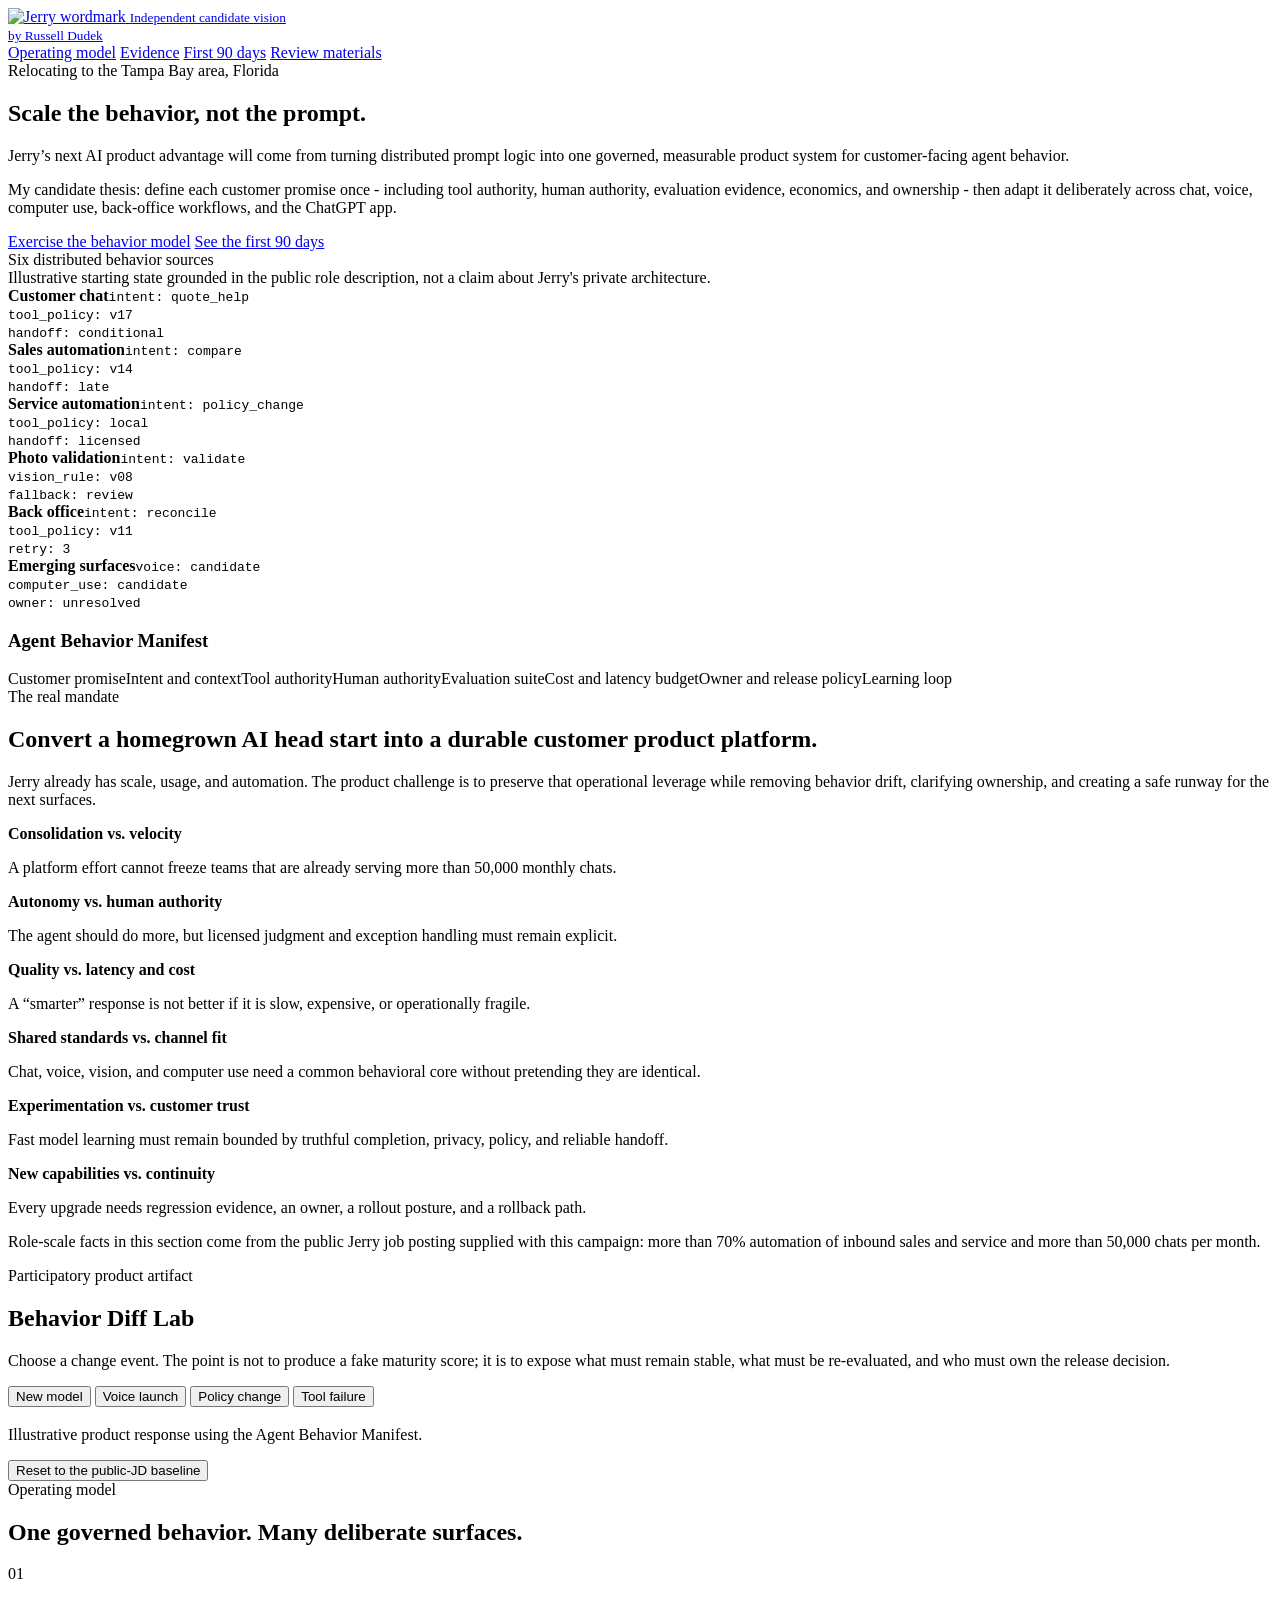
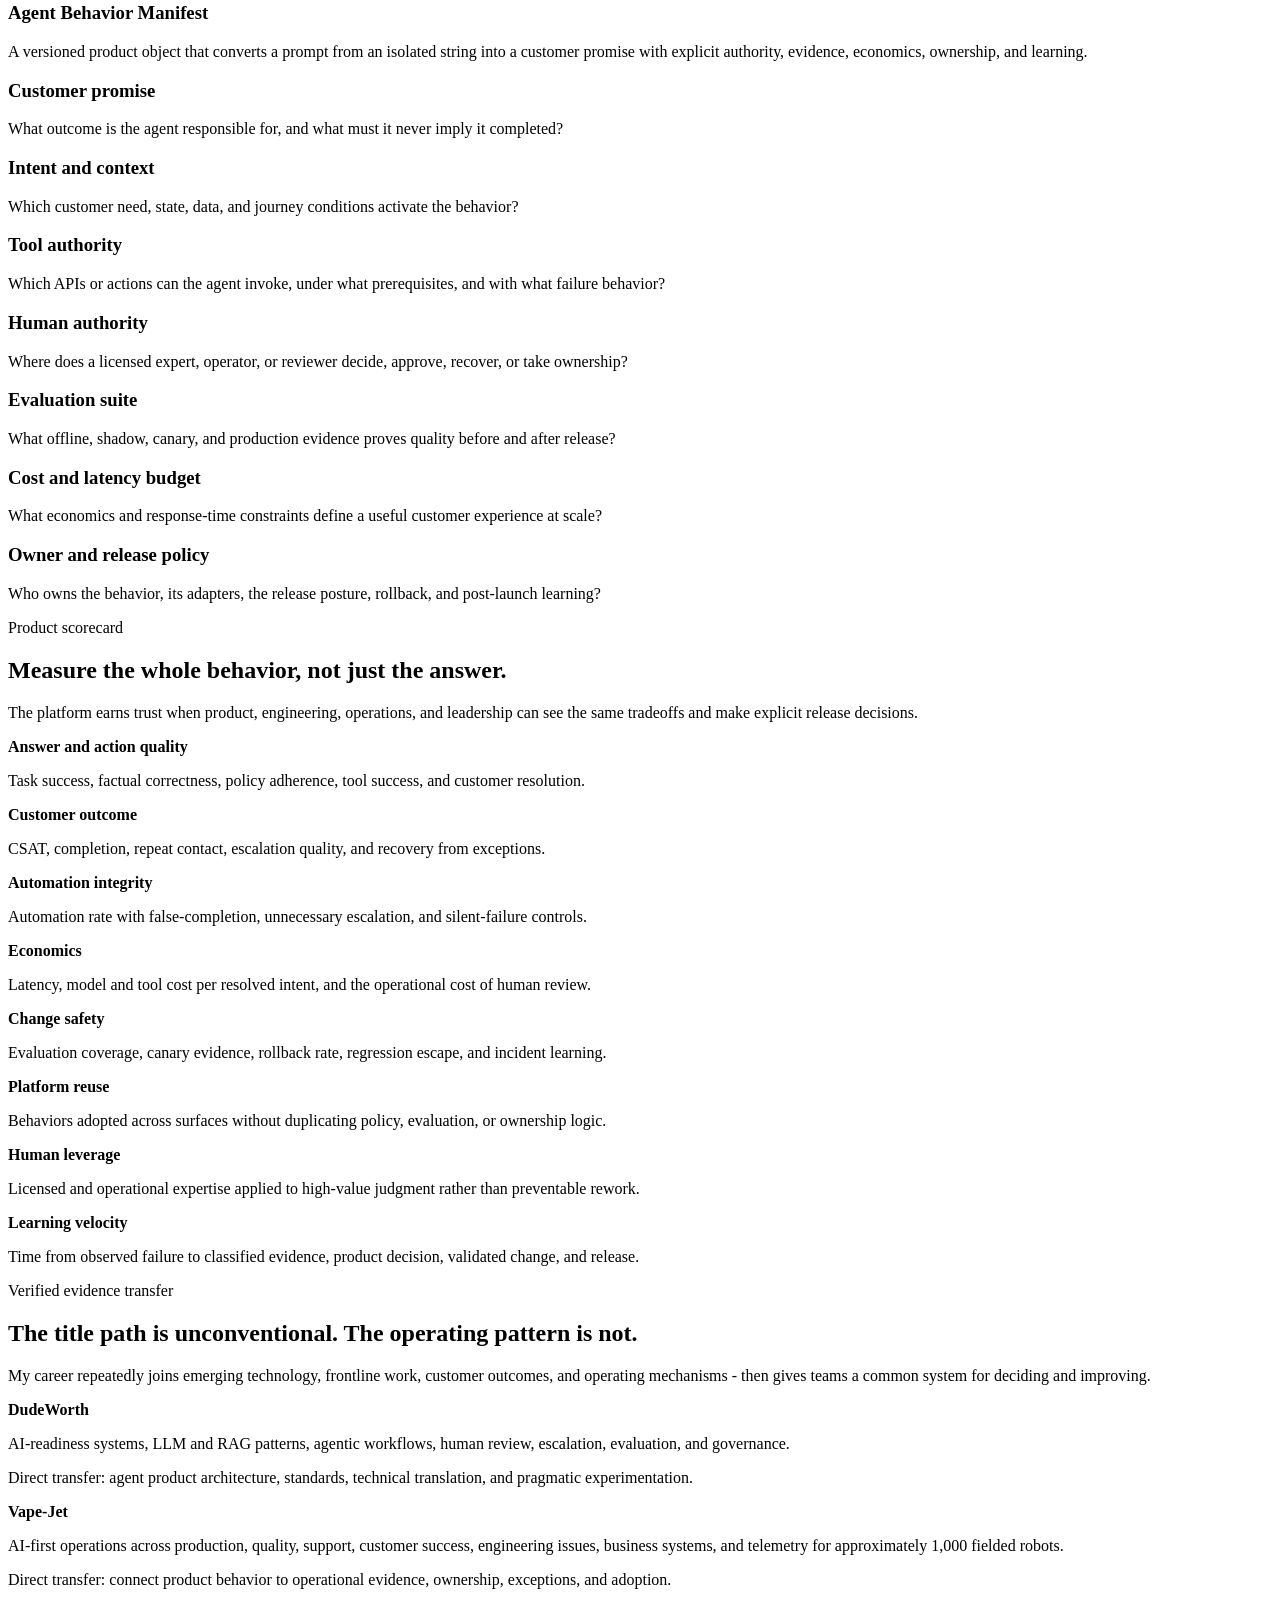
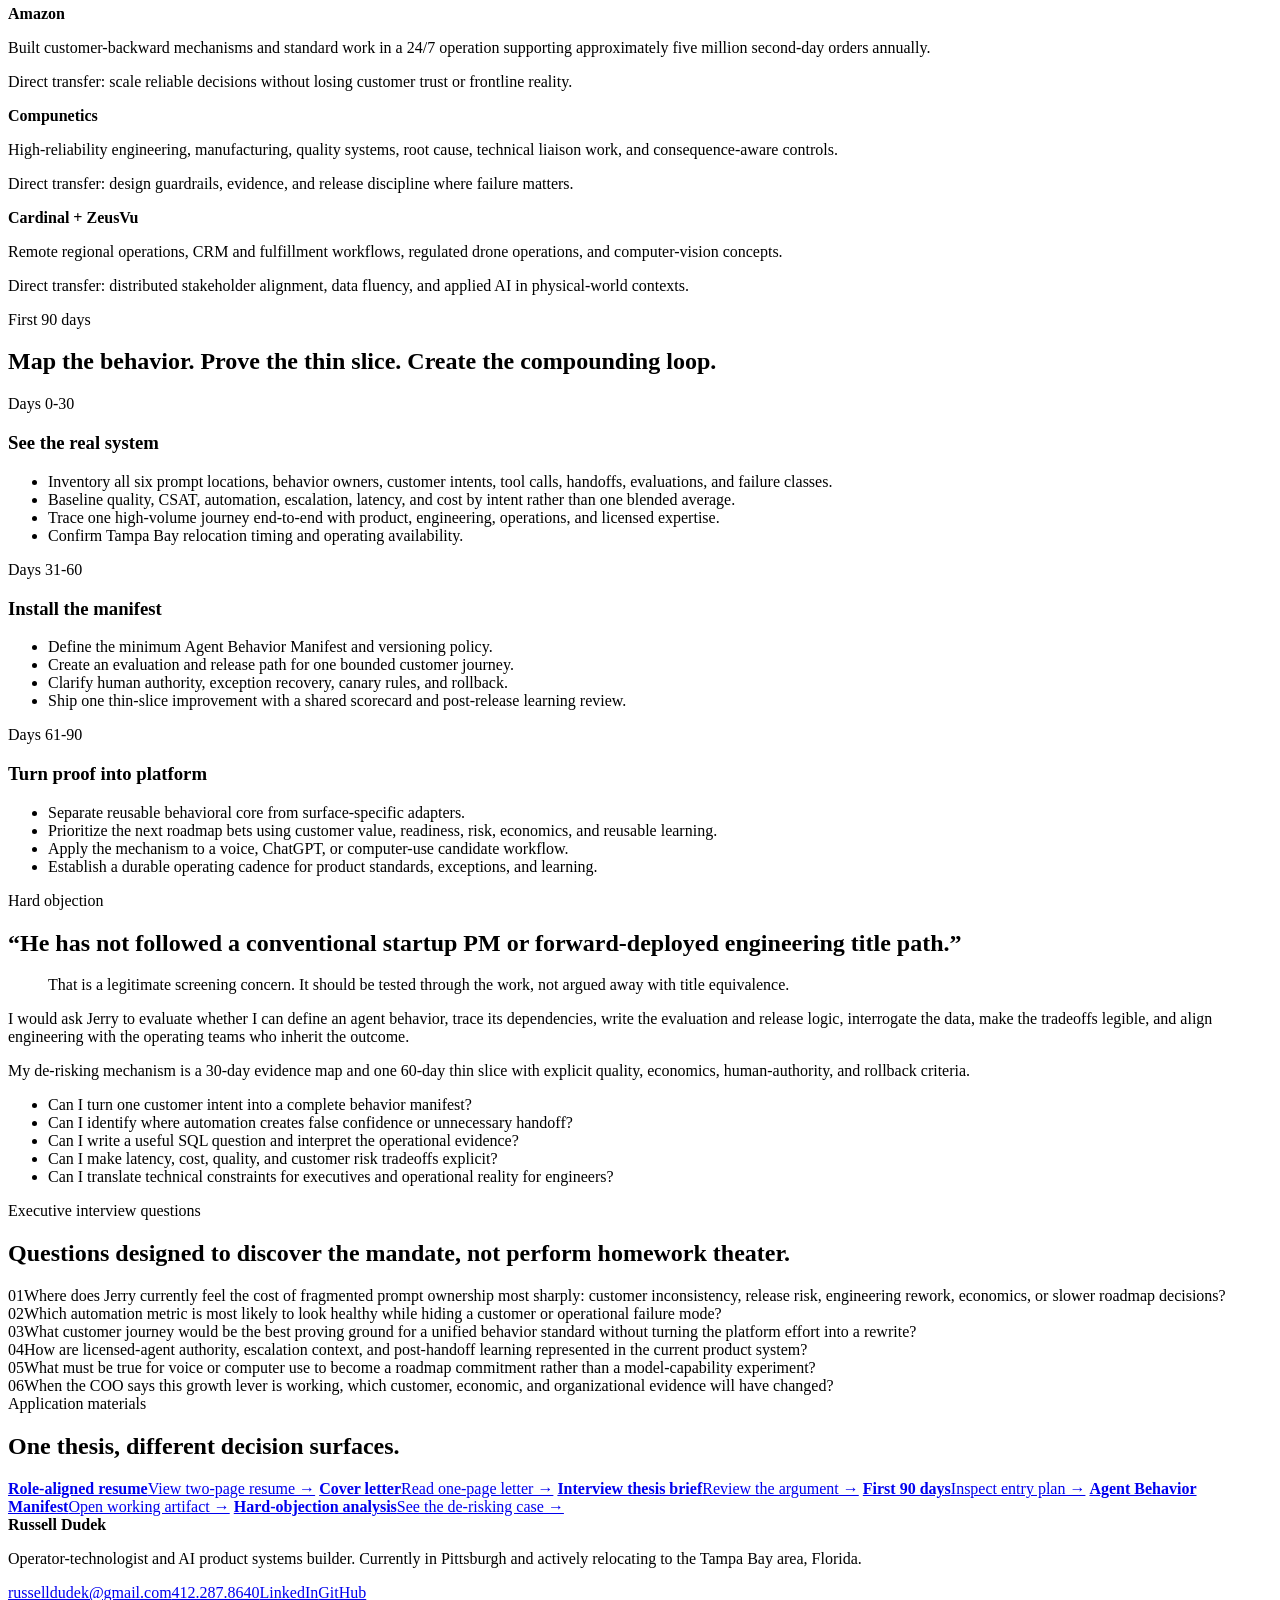
==== index.html @ 9d64719a "Add Jerry candidate vision" ====
<!doctype html>
<html lang="en">
<head>
  <meta charset="utf-8">
  <meta name="viewport" content="width=device-width, initial-scale=1">
  <meta name="description" content="Independent candidate vision by Russell Dudek for Jerry's Senior Product Manager, Agentic AI role.">
  <title>Russell Dudek | Jerry Senior Product Manager, Agentic AI</title>
  <link rel="stylesheet" href="styles.css">
  <script src="app.js" defer></script>
</head>
<body>
<div class="site-shell">
  <nav class="site-nav" aria-label="Primary navigation">
    <a class="brand-lockup" href="index.html" aria-label="Jerry candidate vision home">
      <img src="assets/brand/jerry-wordmark.png" alt="Jerry wordmark">
      <small>Independent candidate vision<br>by Russell Dudek</small>
    </a>
    <div class="nav-links">
      <a href="#model">Operating model</a>
      <a href="#evidence">Evidence</a>
      <a href="#entry">First 90 days</a>
      <a class="nav-cta" href="#documents">Review materials</a>
    </div>
  </nav>

  <main>
    <section class="hero">
      <div class="hero-copy">
        <div class="location-line">Relocating to the Tampa Bay area, Florida</div>
        <h1>Scale the <span class="pink">behavior</span>, not the prompt.</h1>
        <p class="hero-lede">Jerry’s next AI product advantage will come from turning distributed prompt logic into one governed, measurable product system for customer-facing agent behavior.</p>
        <p class="hero-thesis">My candidate thesis: define each customer promise once - including tool authority, human authority, evaluation evidence, economics, and ownership - then adapt it deliberately across chat, voice, computer use, back-office workflows, and the ChatGPT app.</p>
        <div class="hero-actions">
          <a class="btn" href="#lab">Exercise the behavior model</a>
          <a class="btn alt" href="#entry">See the first 90 days</a>
        </div>
      </div>

      <div class="compiler" aria-label="Illustrative agent behavior compilation model">
        <div class="compiler-head">
          <div class="compiler-title">Six distributed behavior sources</div>
          <div class="compiler-caption">Illustrative starting state grounded in the public role description, not a claim about Jerry's private architecture.</div>
        </div>
        <div class="fragment-grid">
          <div class="fragment"><strong>Customer chat</strong><code>intent: quote_help<br><span class="change">tool_policy: v17</span><br>handoff: conditional</code></div>
          <div class="fragment"><strong>Sales automation</strong><code>intent: compare<br><span class="change">tool_policy: v14</span><br>handoff: late</code></div>
          <div class="fragment"><strong>Service automation</strong><code>intent: policy_change<br><span class="change">tool_policy: local</span><br>handoff: licensed</code></div>
          <div class="fragment"><strong>Photo validation</strong><code>intent: validate<br><span class="change">vision_rule: v08</span><br>fallback: review</code></div>
          <div class="fragment"><strong>Back office</strong><code>intent: reconcile<br><span class="change">tool_policy: v11</span><br>retry: 3</code></div>
          <div class="fragment"><strong>Emerging surfaces</strong><code>voice: candidate<br><span class="change">computer_use: candidate</span><br>owner: unresolved</code></div>
        </div>
        <div class="compile-path" aria-hidden="true"><span class="compile-pulse"></span></div>
        <div class="manifest-card">
          <h3>Agent Behavior Manifest</h3>
          <div class="manifest-fields">
            <span>Customer promise</span><span>Intent and context</span><span>Tool authority</span><span>Human authority</span><span>Evaluation suite</span><span>Cost and latency budget</span><span>Owner and release policy</span><span>Learning loop</span>
          </div>
        </div>
      </div>
    </section>

    <section class="section blush" id="context">
      <div class="section-label">The real mandate</div>
      <h2>Convert a homegrown AI head start into a durable customer product platform.</h2>
      <p class="section-intro">Jerry already has scale, usage, and automation. The product challenge is to preserve that operational leverage while removing behavior drift, clarifying ownership, and creating a safe runway for the next surfaces.</p>
      <div class="tension-band">
        <div class="tension"><strong>Consolidation vs. velocity</strong><p>A platform effort cannot freeze teams that are already serving more than 50,000 monthly chats.</p></div>
        <div class="tension"><strong>Autonomy vs. human authority</strong><p>The agent should do more, but licensed judgment and exception handling must remain explicit.</p></div>
        <div class="tension"><strong>Quality vs. latency and cost</strong><p>A “smarter” response is not better if it is slow, expensive, or operationally fragile.</p></div>
        <div class="tension"><strong>Shared standards vs. channel fit</strong><p>Chat, voice, vision, and computer use need a common behavioral core without pretending they are identical.</p></div>
        <div class="tension"><strong>Experimentation vs. customer trust</strong><p>Fast model learning must remain bounded by truthful completion, privacy, policy, and reliable handoff.</p></div>
        <div class="tension"><strong>New capabilities vs. continuity</strong><p>Every upgrade needs regression evidence, an owner, a rollout posture, and a rollback path.</p></div>
      </div>
      <p class="source-note">Role-scale facts in this section come from the public Jerry job posting supplied with this campaign: more than 70% automation of inbound sales and service and more than 50,000 chats per month.</p>
    </section>

    <section class="section" id="lab">
      <div class="section-label">Participatory product artifact</div>
      <h2>Behavior Diff Lab</h2>
      <p class="section-intro">Choose a change event. The point is not to produce a fake maturity score; it is to expose what must remain stable, what must be re-evaluated, and who must own the release decision.</p>
      <div class="lab">
        <div class="scenario-list" role="tablist" aria-label="Change-event scenarios">
          <button class="scenario-button" role="tab" aria-selected="true" data-scenario="model">New model</button>
          <button class="scenario-button" role="tab" aria-selected="false" data-scenario="voice">Voice launch</button>
          <button class="scenario-button" role="tab" aria-selected="false" data-scenario="policy">Policy change</button>
          <button class="scenario-button" role="tab" aria-selected="false" data-scenario="failure">Tool failure</button>
        </div>
        <div class="lab-output" role="tabpanel" aria-live="polite">
          <div class="lab-top"><div><h3 data-lab-title></h3><p>Illustrative product response using the Agent Behavior Manifest.</p></div><div class="decision" data-decision></div></div>
          <div class="diff-table" data-diff-table></div>
          <div class="output-summary" data-output-summary></div>
          <button class="reset-button" type="button" data-reset>Reset to the public-JD baseline</button>
        </div>
      </div>
    </section>

    <section class="section dark" id="model">
      <div class="section-label">Operating model</div>
      <h2>One governed behavior. Many deliberate surfaces.</h2>
      <div class="manifest-layout">
        <aside class="manifest-spine">
          <div class="big">01</div>
          <h3>Agent Behavior Manifest</h3>
          <p>A versioned product object that converts a prompt from an isolated string into a customer promise with explicit authority, evidence, economics, ownership, and learning.</p>
        </aside>
        <div class="manifest-list">
          <div class="manifest-item"><div><h3>Customer promise</h3><p>What outcome is the agent responsible for, and what must it never imply it completed?</p></div></div>
          <div class="manifest-item"><div><h3>Intent and context</h3><p>Which customer need, state, data, and journey conditions activate the behavior?</p></div></div>
          <div class="manifest-item"><div><h3>Tool authority</h3><p>Which APIs or actions can the agent invoke, under what prerequisites, and with what failure behavior?</p></div></div>
          <div class="manifest-item"><div><h3>Human authority</h3><p>Where does a licensed expert, operator, or reviewer decide, approve, recover, or take ownership?</p></div></div>
          <div class="manifest-item"><div><h3>Evaluation suite</h3><p>What offline, shadow, canary, and production evidence proves quality before and after release?</p></div></div>
          <div class="manifest-item"><div><h3>Cost and latency budget</h3><p>What economics and response-time constraints define a useful customer experience at scale?</p></div></div>
          <div class="manifest-item"><div><h3>Owner and release policy</h3><p>Who owns the behavior, its adapters, the release posture, rollback, and post-launch learning?</p></div></div>
        </div>
      </div>
    </section>

    <section class="section" id="scorecard">
      <div class="section-label">Product scorecard</div>
      <h2>Measure the whole behavior, not just the answer.</h2>
      <p class="section-intro">The platform earns trust when product, engineering, operations, and leadership can see the same tradeoffs and make explicit release decisions.</p>
      <div class="scorecard">
        <div class="metric"><strong>Answer and action quality</strong><p>Task success, factual correctness, policy adherence, tool success, and customer resolution.</p></div>
        <div class="metric"><strong>Customer outcome</strong><p>CSAT, completion, repeat contact, escalation quality, and recovery from exceptions.</p></div>
        <div class="metric"><strong>Automation integrity</strong><p>Automation rate with false-completion, unnecessary escalation, and silent-failure controls.</p></div>
        <div class="metric"><strong>Economics</strong><p>Latency, model and tool cost per resolved intent, and the operational cost of human review.</p></div>
        <div class="metric"><strong>Change safety</strong><p>Evaluation coverage, canary evidence, rollback rate, regression escape, and incident learning.</p></div>
        <div class="metric"><strong>Platform reuse</strong><p>Behaviors adopted across surfaces without duplicating policy, evaluation, or ownership logic.</p></div>
        <div class="metric"><strong>Human leverage</strong><p>Licensed and operational expertise applied to high-value judgment rather than preventable rework.</p></div>
        <div class="metric"><strong>Learning velocity</strong><p>Time from observed failure to classified evidence, product decision, validated change, and release.</p></div>
      </div>
    </section>

    <section class="section dark" id="evidence">
      <div class="section-label">Verified evidence transfer</div>
      <h2>The title path is unconventional. The operating pattern is not.</h2>
      <p class="section-intro">My career repeatedly joins emerging technology, frontline work, customer outcomes, and operating mechanisms - then gives teams a common system for deciding and improving.</p>
      <div class="evidence-river">
        <div class="evidence-row"><strong>DudeWorth</strong><p>AI-readiness systems, LLM and RAG patterns, agentic workflows, human review, escalation, evaluation, and governance.</p><p class="transfer">Direct transfer: agent product architecture, standards, technical translation, and pragmatic experimentation.</p></div>
        <div class="evidence-row"><strong>Vape-Jet</strong><p>AI-first operations across production, quality, support, customer success, engineering issues, business systems, and telemetry for approximately 1,000 fielded robots.</p><p class="transfer">Direct transfer: connect product behavior to operational evidence, ownership, exceptions, and adoption.</p></div>
        <div class="evidence-row"><strong>Amazon</strong><p>Built customer-backward mechanisms and standard work in a 24/7 operation supporting approximately five million second-day orders annually.</p><p class="transfer">Direct transfer: scale reliable decisions without losing customer trust or frontline reality.</p></div>
        <div class="evidence-row"><strong>Compunetics</strong><p>High-reliability engineering, manufacturing, quality systems, root cause, technical liaison work, and consequence-aware controls.</p><p class="transfer">Direct transfer: design guardrails, evidence, and release discipline where failure matters.</p></div>
        <div class="evidence-row"><strong>Cardinal + ZeusVu</strong><p>Remote regional operations, CRM and fulfillment workflows, regulated drone operations, and computer-vision concepts.</p><p class="transfer">Direct transfer: distributed stakeholder alignment, data fluency, and applied AI in physical-world contexts.</p></div>
      </div>
    </section>

    <section class="section blush" id="entry">
      <div class="section-label">First 90 days</div>
      <h2>Map the behavior. Prove the thin slice. Create the compounding loop.</h2>
      <div class="plan">
        <article class="phase"><div class="days">Days 0-30</div><h3>See the real system</h3><ul><li>Inventory all six prompt locations, behavior owners, customer intents, tool calls, handoffs, evaluations, and failure classes.</li><li>Baseline quality, CSAT, automation, escalation, latency, and cost by intent rather than one blended average.</li><li>Trace one high-volume journey end-to-end with product, engineering, operations, and licensed expertise.</li><li>Confirm Tampa Bay relocation timing and operating availability.</li></ul></article>
        <article class="phase"><div class="days">Days 31-60</div><h3>Install the manifest</h3><ul><li>Define the minimum Agent Behavior Manifest and versioning policy.</li><li>Create an evaluation and release path for one bounded customer journey.</li><li>Clarify human authority, exception recovery, canary rules, and rollback.</li><li>Ship one thin-slice improvement with a shared scorecard and post-release learning review.</li></ul></article>
        <article class="phase"><div class="days">Days 61-90</div><h3>Turn proof into platform</h3><ul><li>Separate reusable behavioral core from surface-specific adapters.</li><li>Prioritize the next roadmap bets using customer value, readiness, risk, economics, and reusable learning.</li><li>Apply the mechanism to a voice, ChatGPT, or computer-use candidate workflow.</li><li>Establish a durable operating cadence for product standards, exceptions, and learning.</li></ul></article>
      </div>
    </section>

    <section class="section dark" id="objection">
      <div class="section-label">Hard objection</div>
      <h2>“He has not followed a conventional startup PM or forward-deployed engineering title path.”</h2>
      <div class="objection">
        <blockquote>That is a legitimate screening concern. It should be tested through the work, not argued away with title equivalence.</blockquote>
        <div><p>I would ask Jerry to evaluate whether I can define an agent behavior, trace its dependencies, write the evaluation and release logic, interrogate the data, make the tradeoffs legible, and align engineering with the operating teams who inherit the outcome.</p><p>My de-risking mechanism is a 30-day evidence map and one 60-day thin slice with explicit quality, economics, human-authority, and rollback criteria.</p><ul class="proof-tests"><li>Can I turn one customer intent into a complete behavior manifest?</li><li>Can I identify where automation creates false confidence or unnecessary handoff?</li><li>Can I write a useful SQL question and interpret the operational evidence?</li><li>Can I make latency, cost, quality, and customer risk tradeoffs explicit?</li><li>Can I translate technical constraints for executives and operational reality for engineers?</li></ul></div>
      </div>
    </section>

    <section class="section" id="questions">
      <div class="section-label">Executive interview questions</div>
      <h2>Questions designed to discover the mandate, not perform homework theater.</h2>
      <div class="questions">
        <div class="question"><span>01</span>Where does Jerry currently feel the cost of fragmented prompt ownership most sharply: customer inconsistency, release risk, engineering rework, economics, or slower roadmap decisions?</div>
        <div class="question"><span>02</span>Which automation metric is most likely to look healthy while hiding a customer or operational failure mode?</div>
        <div class="question"><span>03</span>What customer journey would be the best proving ground for a unified behavior standard without turning the platform effort into a rewrite?</div>
        <div class="question"><span>04</span>How are licensed-agent authority, escalation context, and post-handoff learning represented in the current product system?</div>
        <div class="question"><span>05</span>What must be true for voice or computer use to become a roadmap commitment rather than a model-capability experiment?</div>
        <div class="question"><span>06</span>When the COO says this growth lever is working, which customer, economic, and organizational evidence will have changed?</div>
      </div>
    </section>

    <section class="section blush" id="documents">
      <div class="section-label">Application materials</div>
      <h2>One thesis, different decision surfaces.</h2>
      <div class="doc-rail">
        <a class="doc-link" href="resume.html"><strong>Role-aligned resume</strong><span>View two-page resume →</span></a>
        <a class="doc-link" href="cover-letter.html"><strong>Cover letter</strong><span>Read one-page letter →</span></a>
        <a class="doc-link" href="interview-brief.html"><strong>Interview thesis brief</strong><span>Review the argument →</span></a>
        <a class="doc-link" href="90-day-plan.html"><strong>First 90 days</strong><span>Inspect entry plan →</span></a>
        <a class="doc-link" href="behavior-manifest.html"><strong>Agent Behavior Manifest</strong><span>Open working artifact →</span></a>
        <a class="doc-link" href="objection-analysis.html"><strong>Hard-objection analysis</strong><span>See the de-risking case →</span></a>
      </div>
    </section>
  </main>

  <footer class="site-footer">
    <div><strong>Russell Dudek</strong><p>Operator-technologist and AI product systems builder. Currently in Pittsburgh and actively relocating to the Tampa Bay area, Florida.</p></div>
    <div class="contact"><a href="mailto:russelldudek@gmail.com">russelldudek@gmail.com</a><a href="tel:+14122878640">412.287.8640</a><a href="https://www.linkedin.com/in/russelldudek">LinkedIn</a><a href="https://github.com/russelldudek">GitHub</a></div>
  </footer>
</div>
</body>
</html>
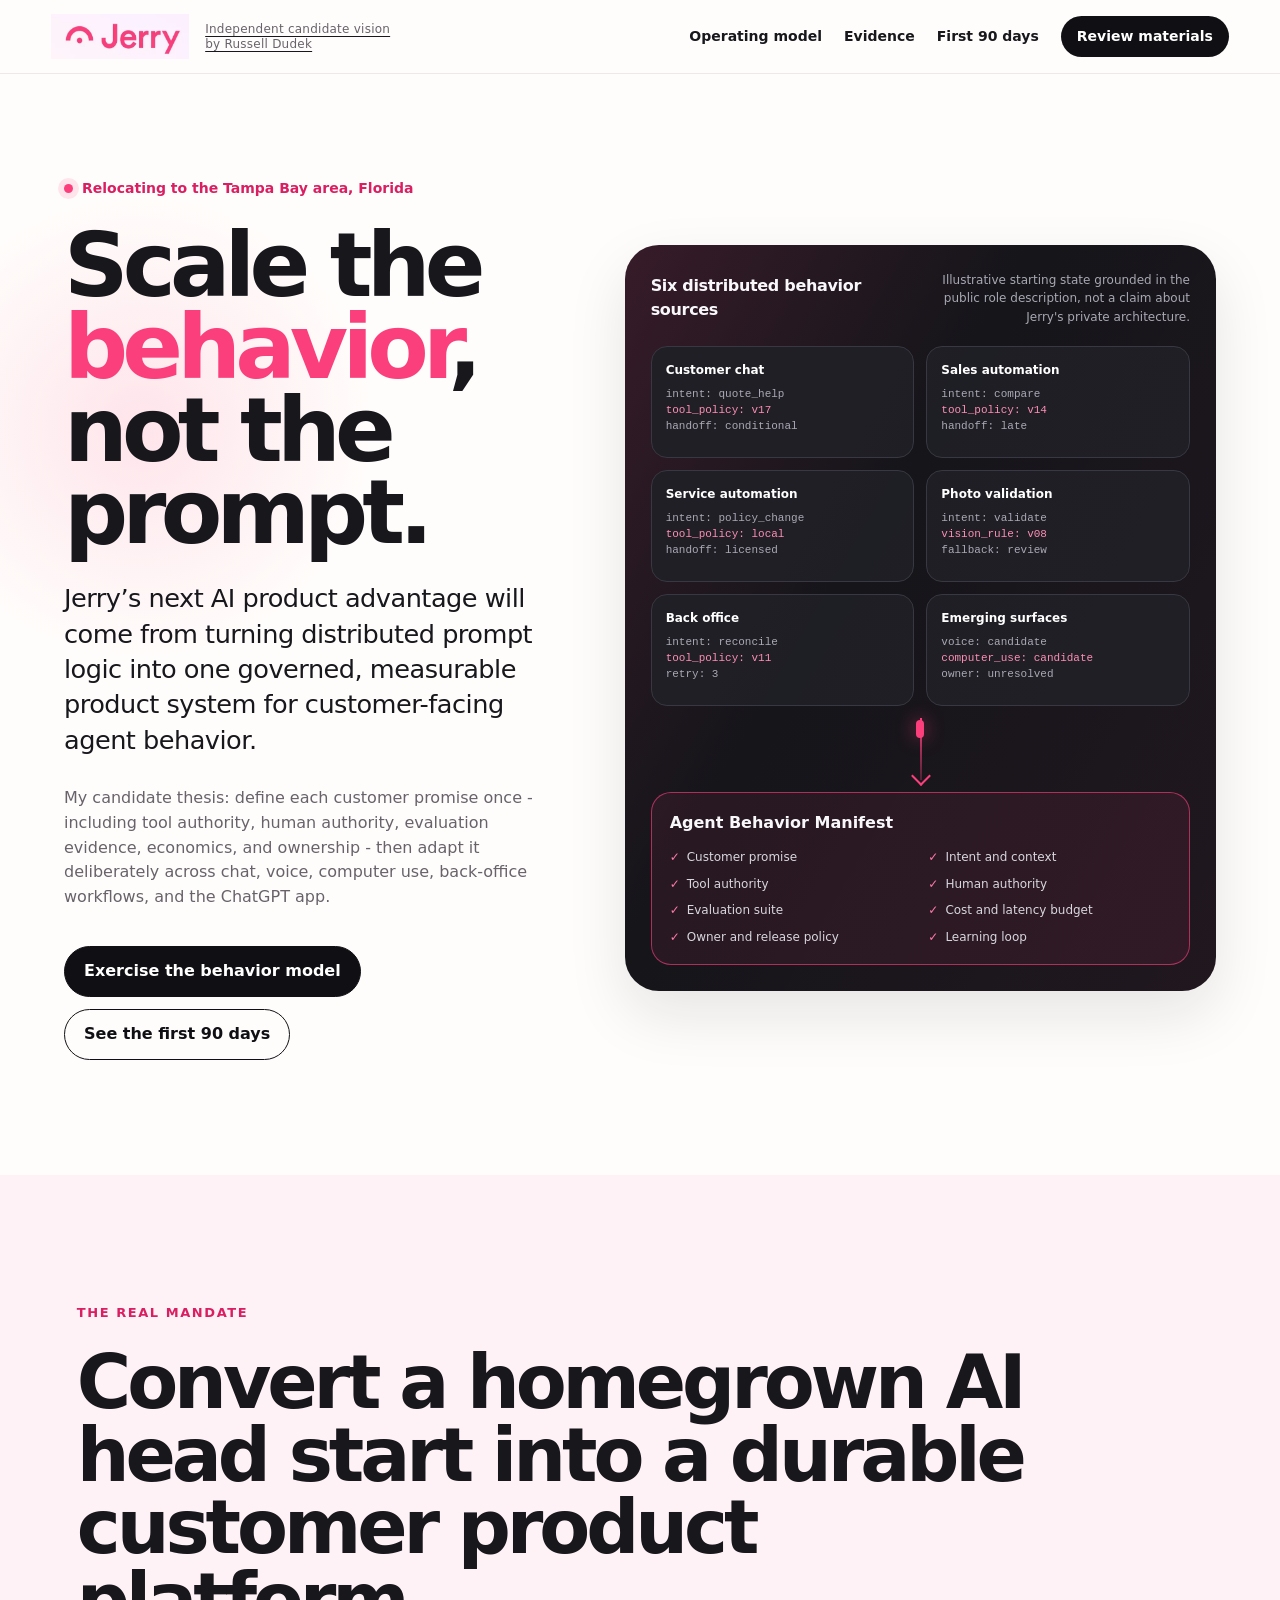
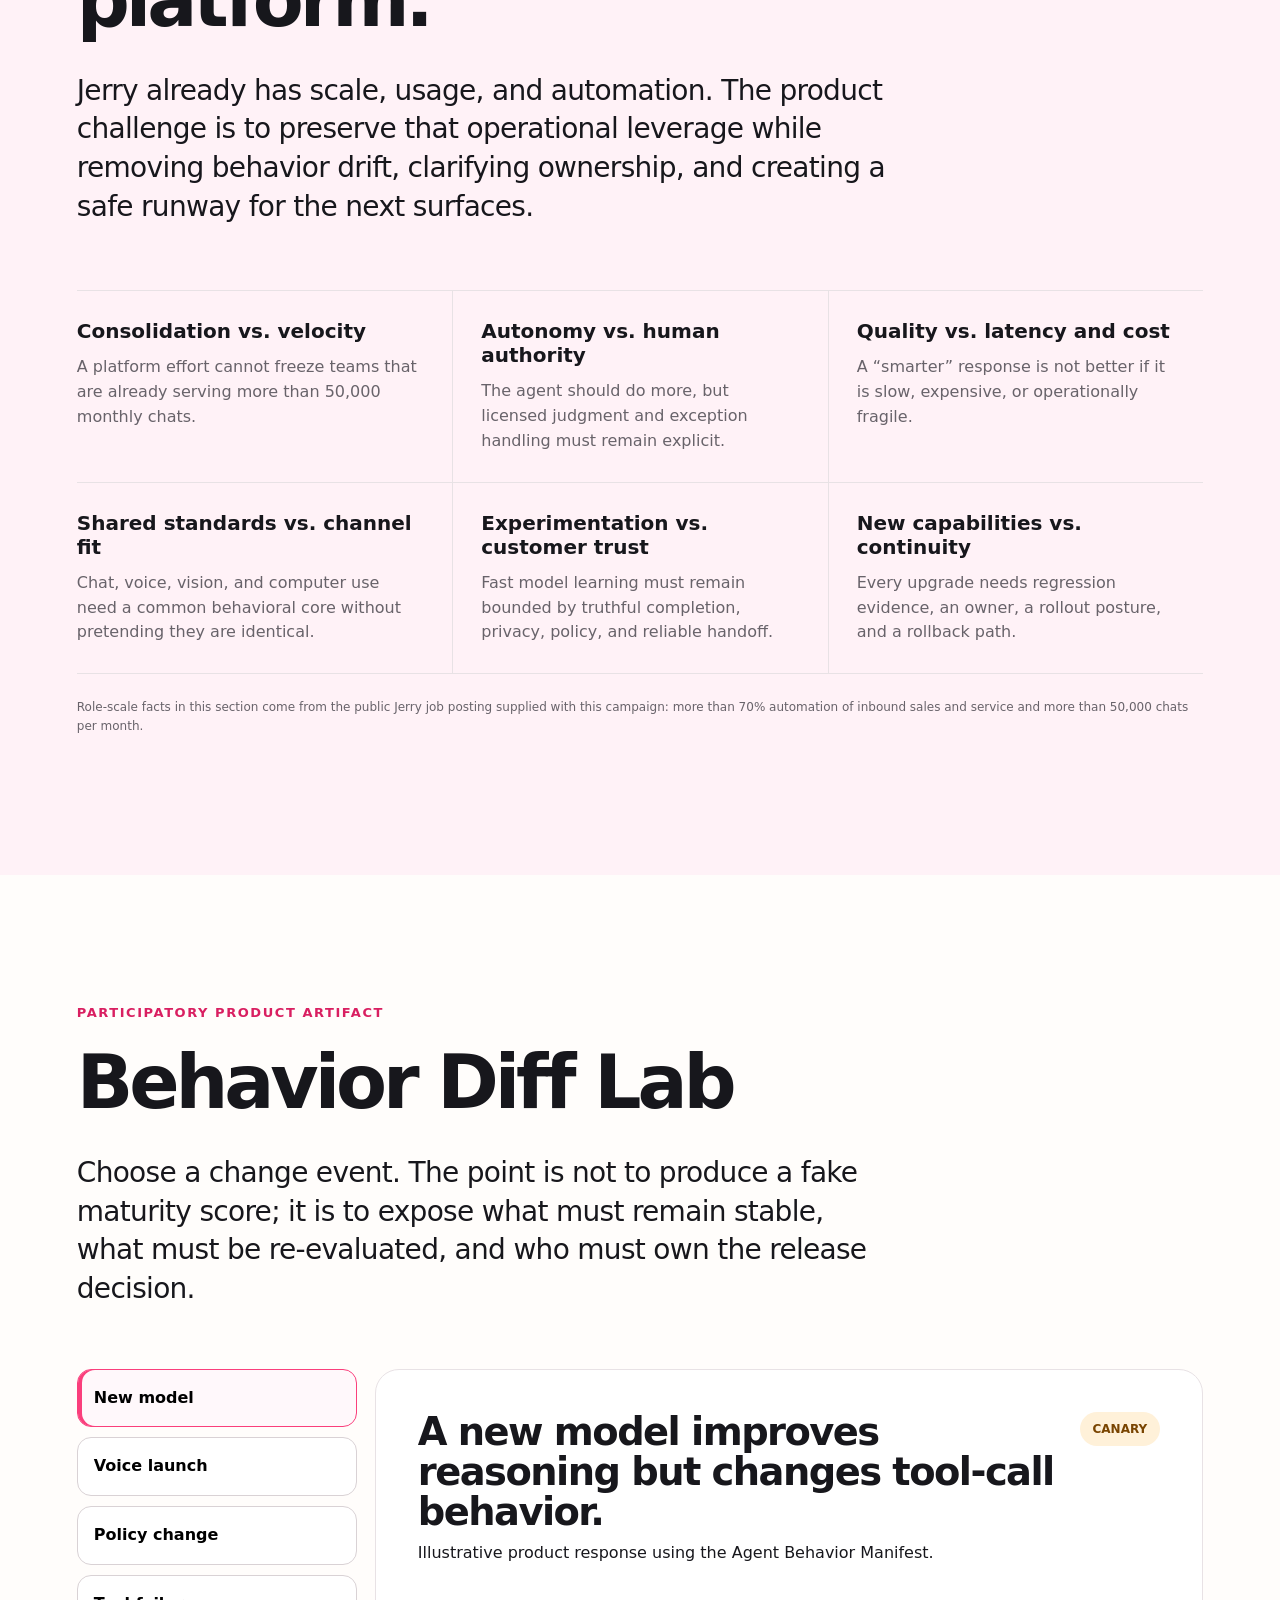
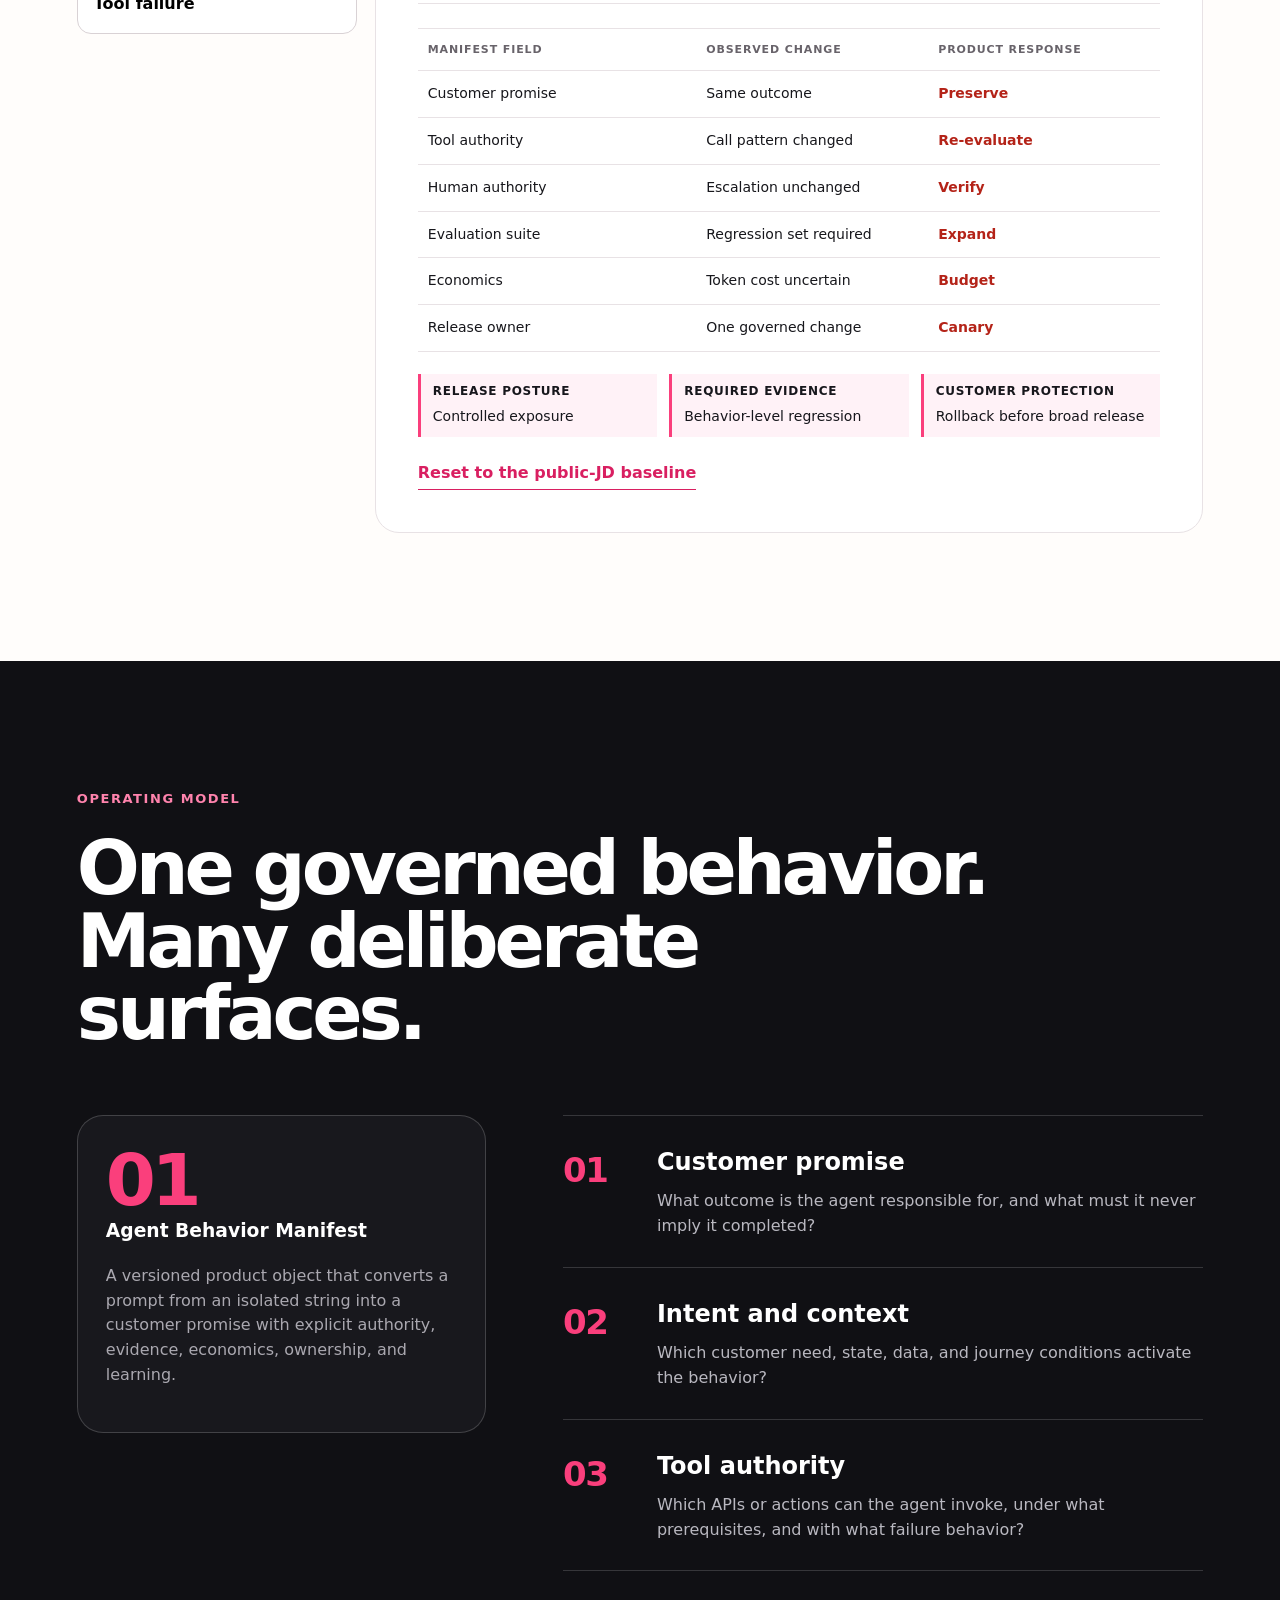
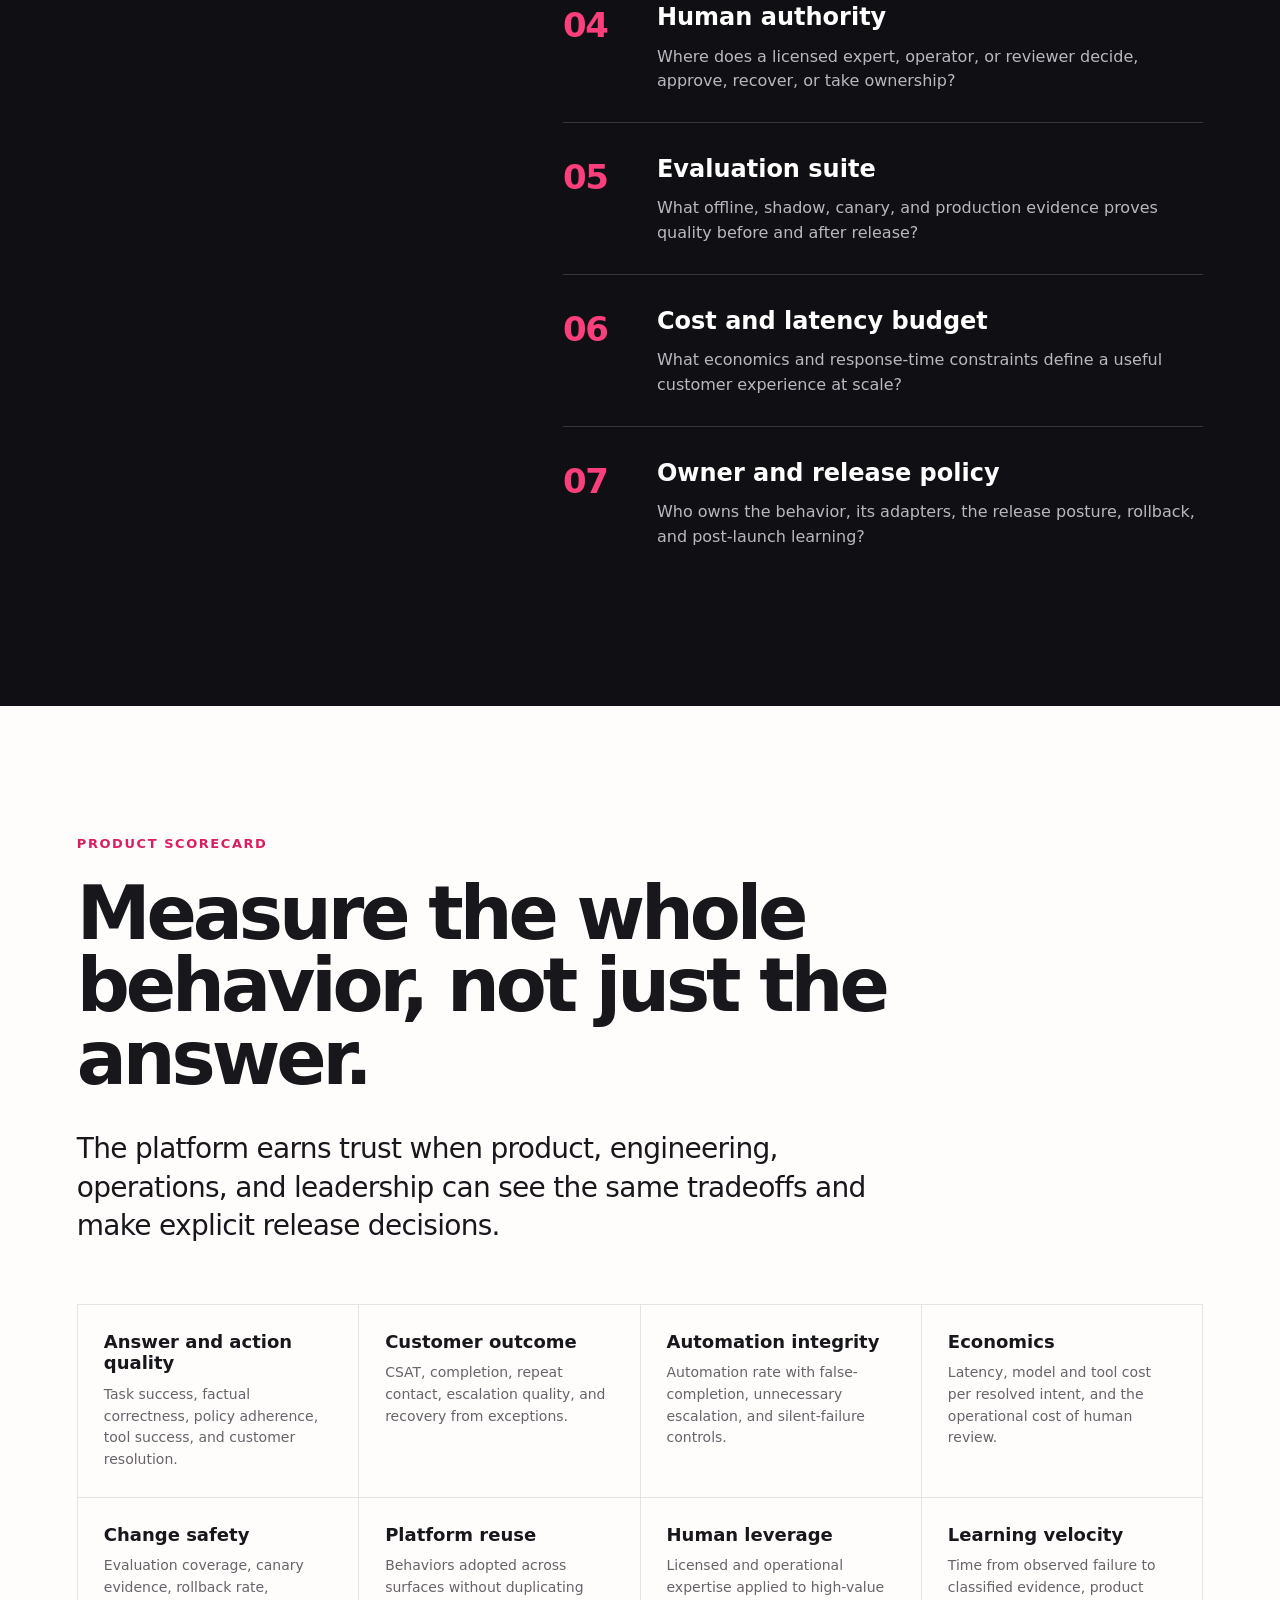
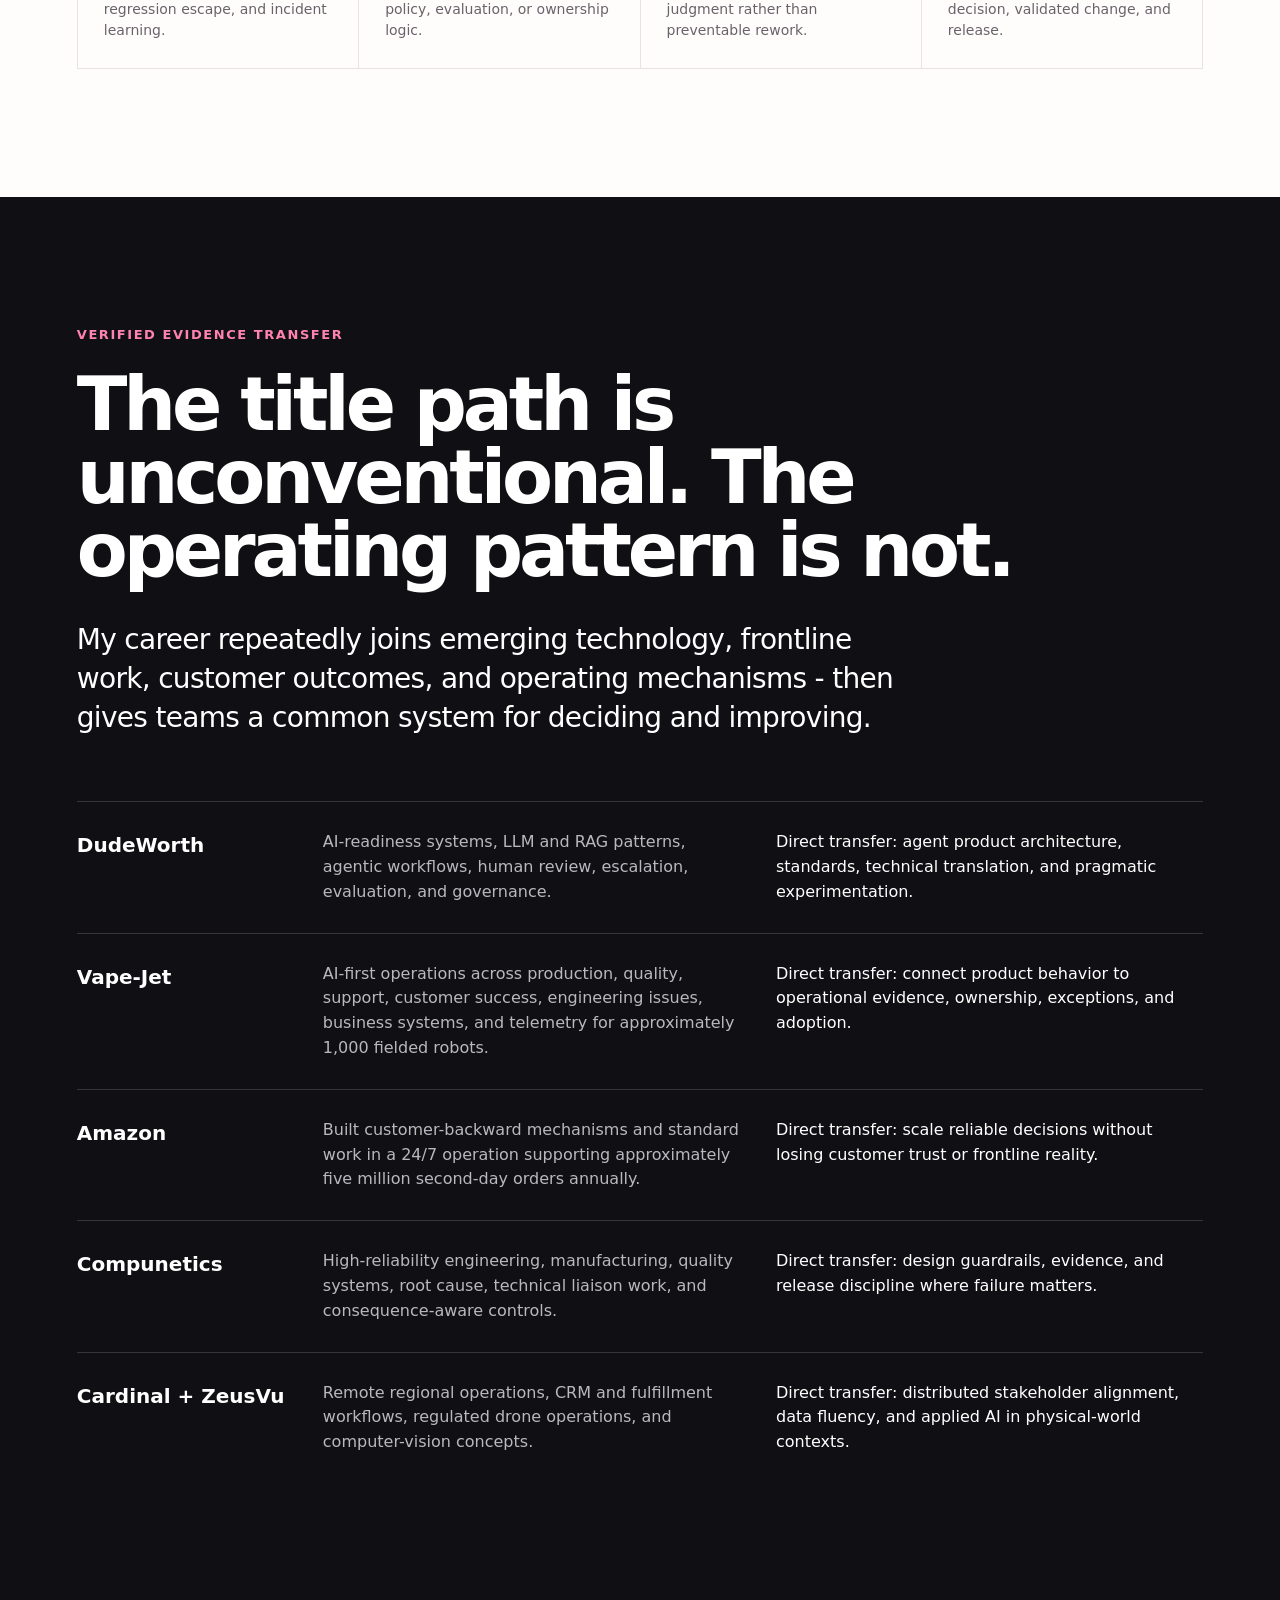
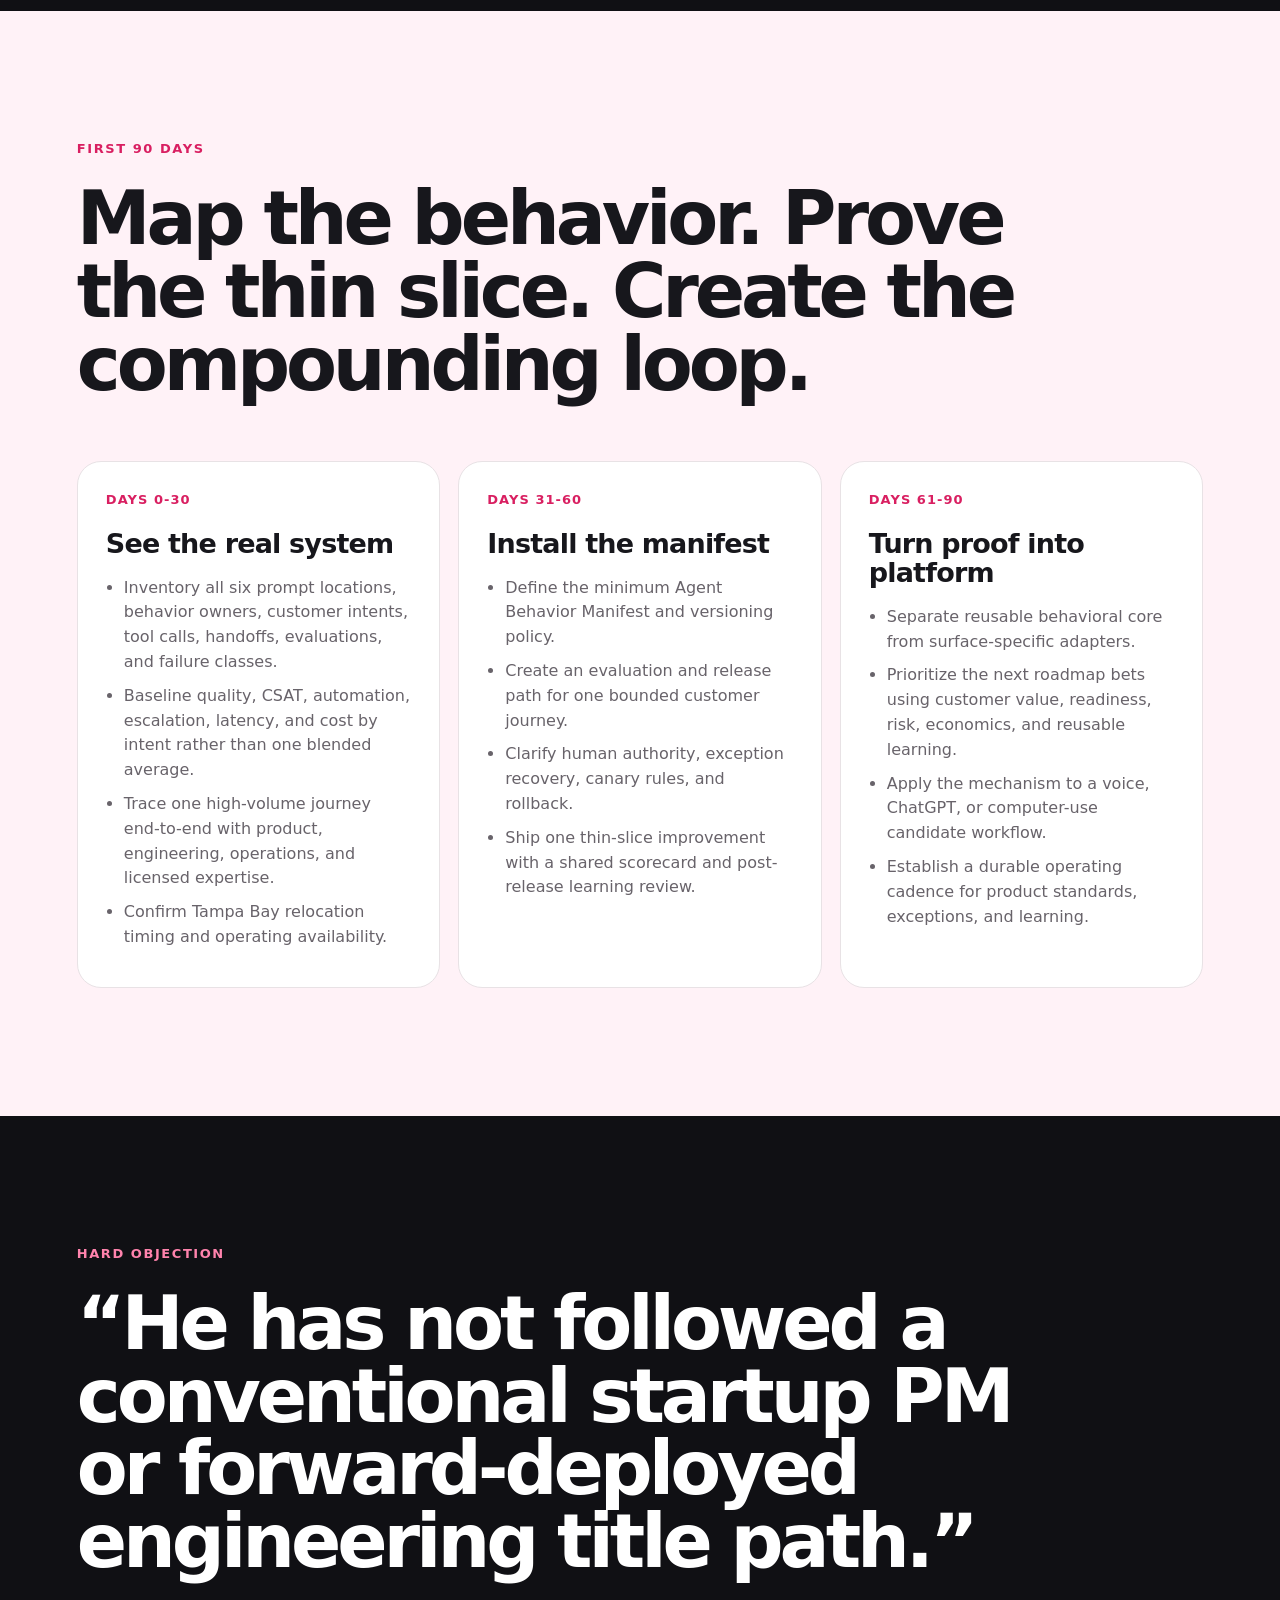
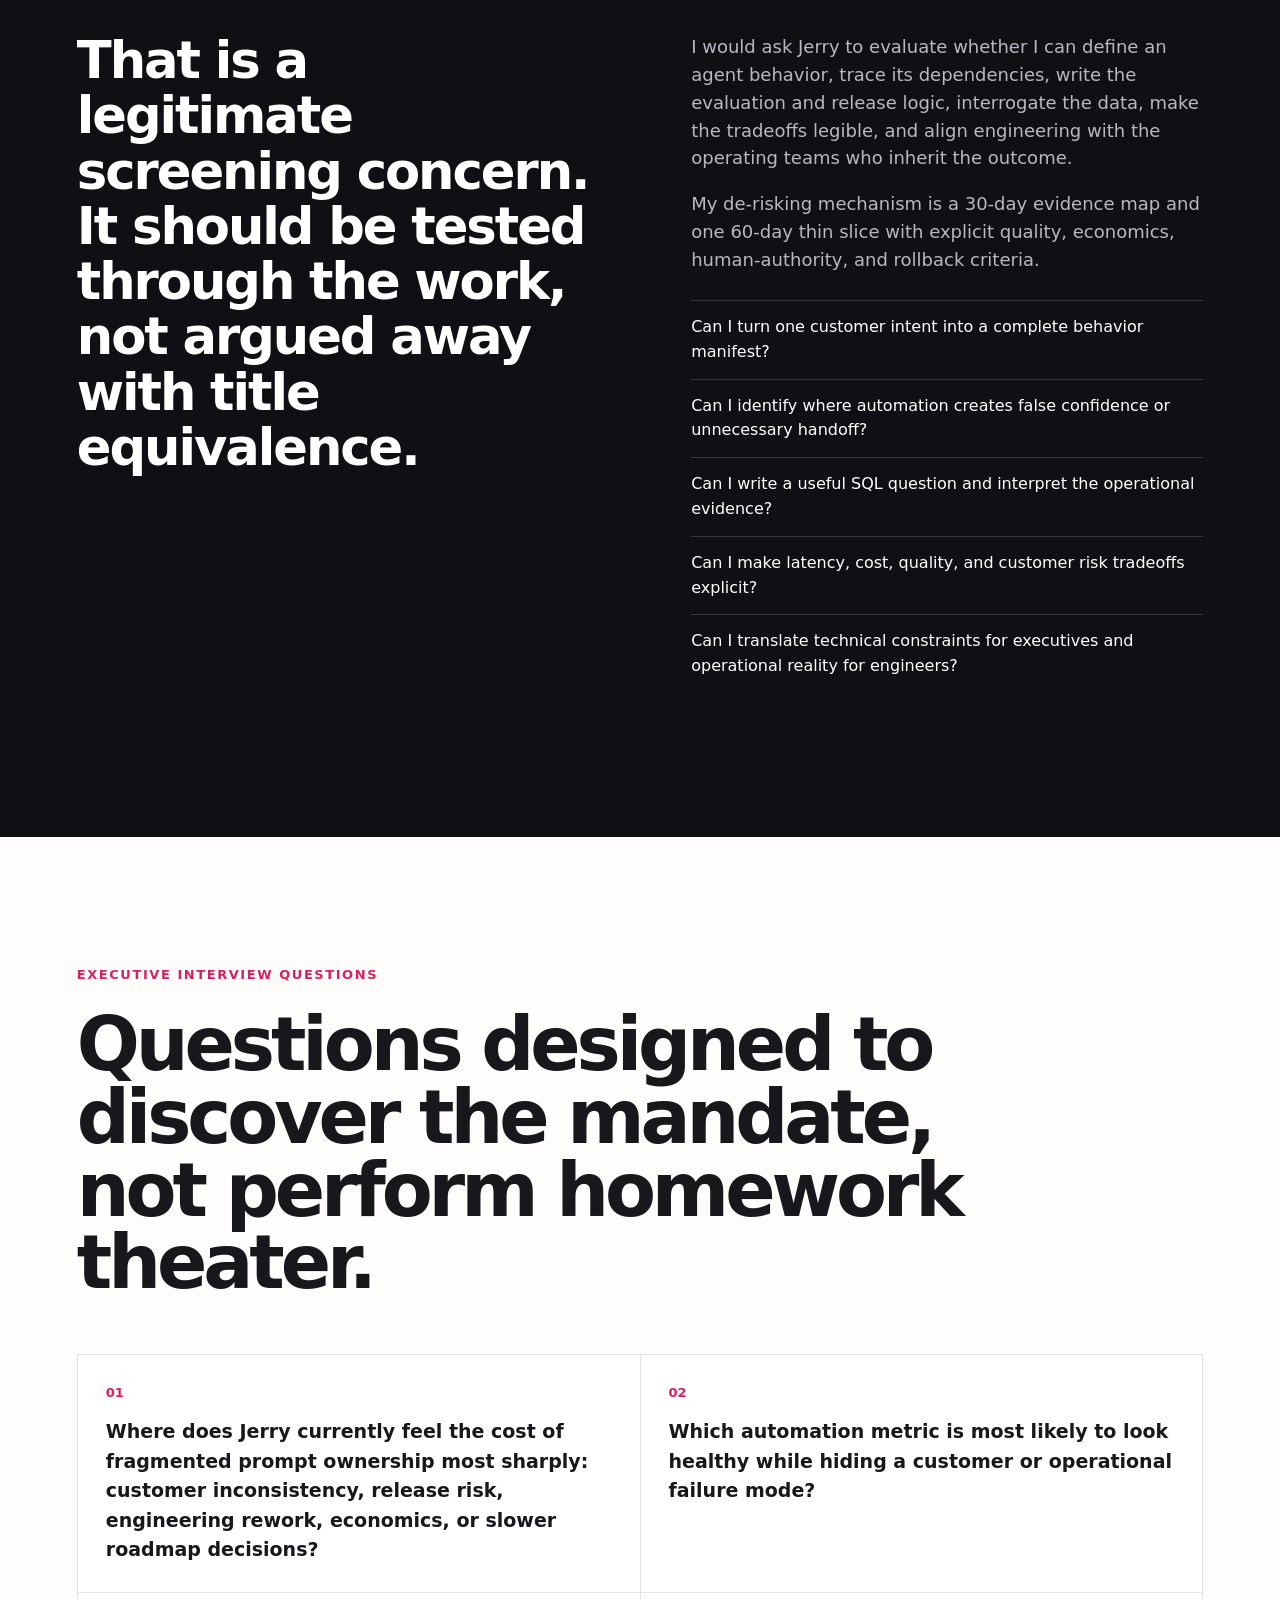
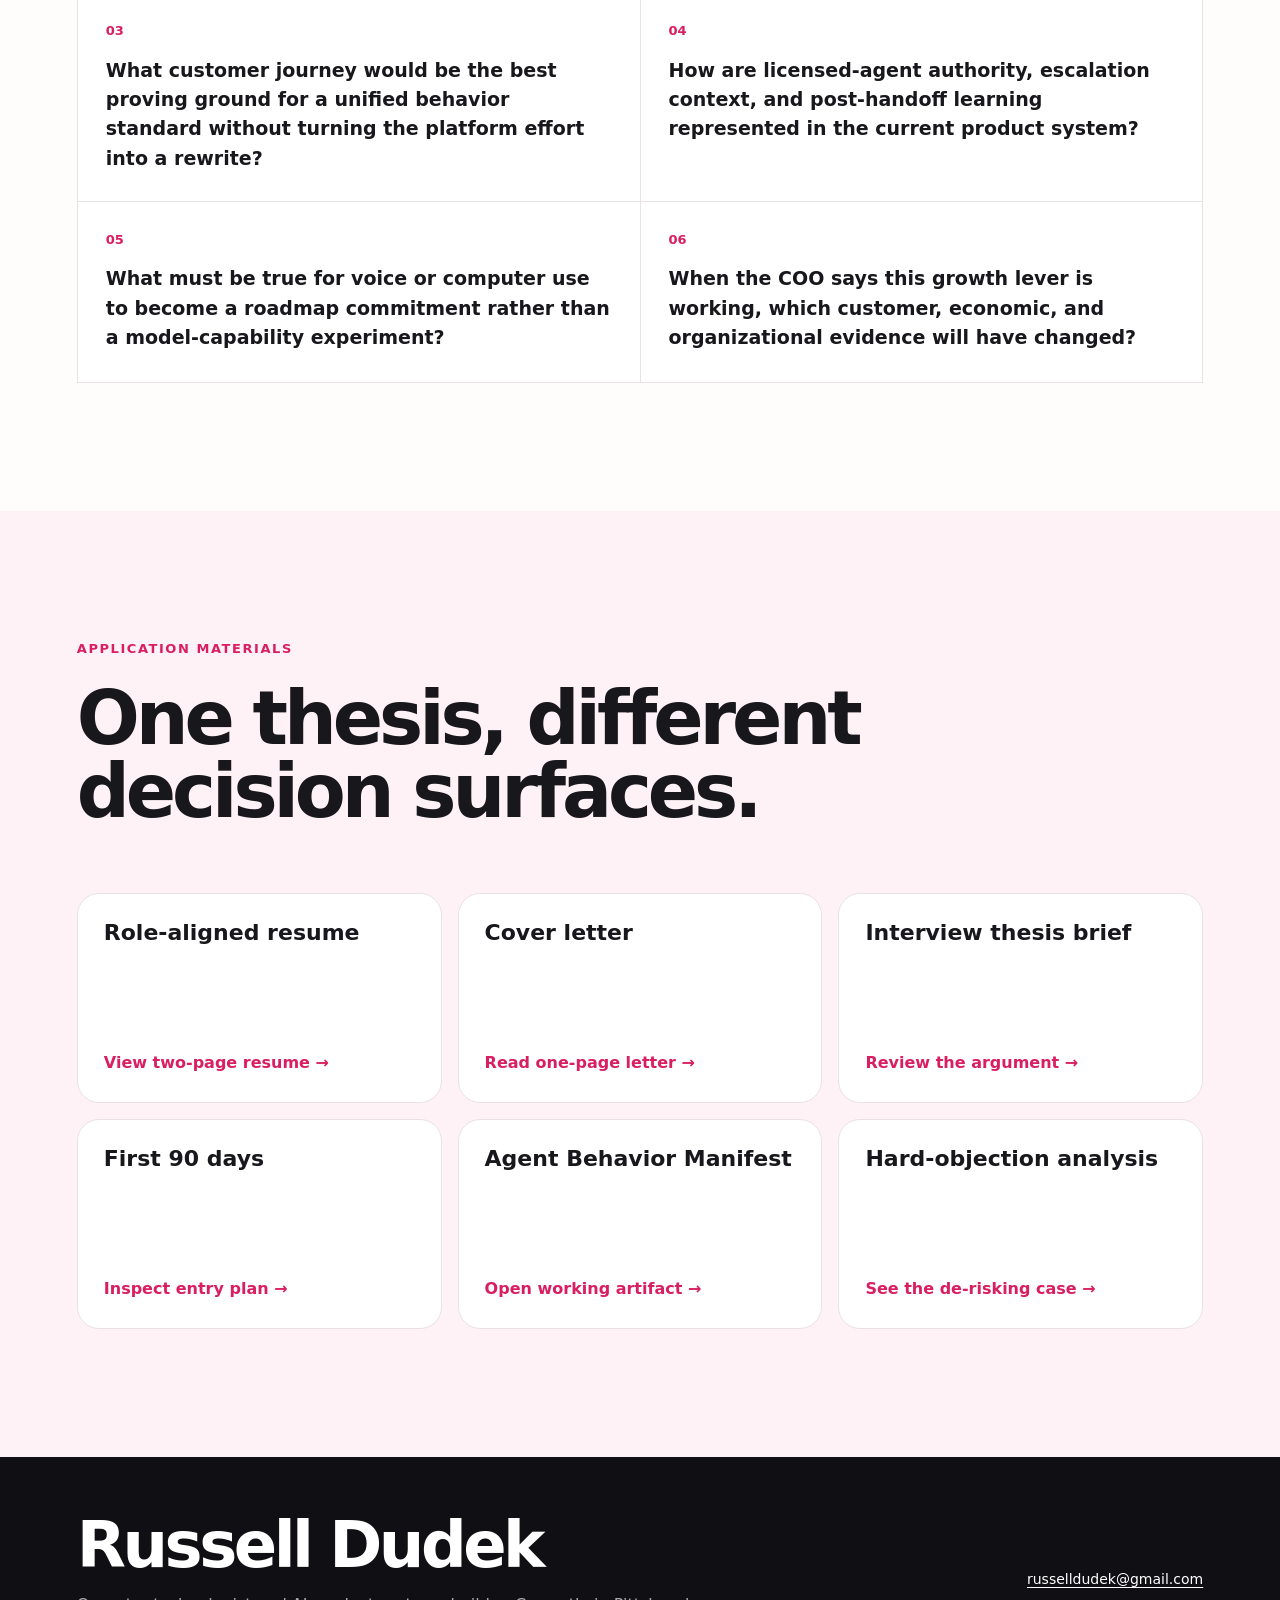
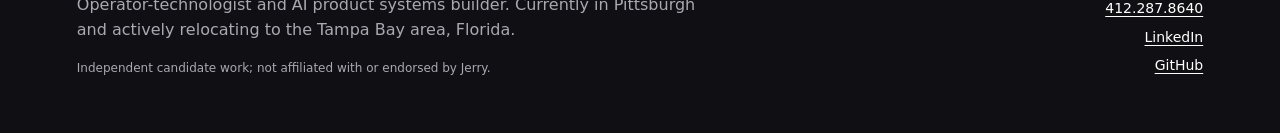
==== commit 47545e59: "Refresh Jerry campaign artifacts" ====
--- a/index.html
+++ b/index.html
@@ -191,7 +191,7 @@
   </main>
 
   <footer class="site-footer">
-    <div><strong>Russell Dudek</strong><p>Operator-technologist and AI product systems builder. Currently in Pittsburgh and actively relocating to the Tampa Bay area, Florida.</p></div>
+    <div><strong>Russell Dudek</strong><p>Operator-technologist and AI product systems builder. Currently in Pittsburgh and actively relocating to the Tampa Bay area, Florida.</p><p class="source-note">Independent candidate work; not affiliated with or endorsed by Jerry.</p></div>
     <div class="contact"><a href="mailto:russelldudek@gmail.com">russelldudek@gmail.com</a><a href="tel:+14122878640">412.287.8640</a><a href="https://www.linkedin.com/in/russelldudek">LinkedIn</a><a href="https://github.com/russelldudek">GitHub</a></div>
   </footer>
 </div>
--- a/styles.css
+++ b/styles.css
@@ -0,0 +1,5 @@
+@import url('brand-tokens.css');
+@import url('styles/part-00.css');
+@import url('styles/part-01.css');
+@import url('styles/part-02.css');
+@import url('styles/part-03.css');
